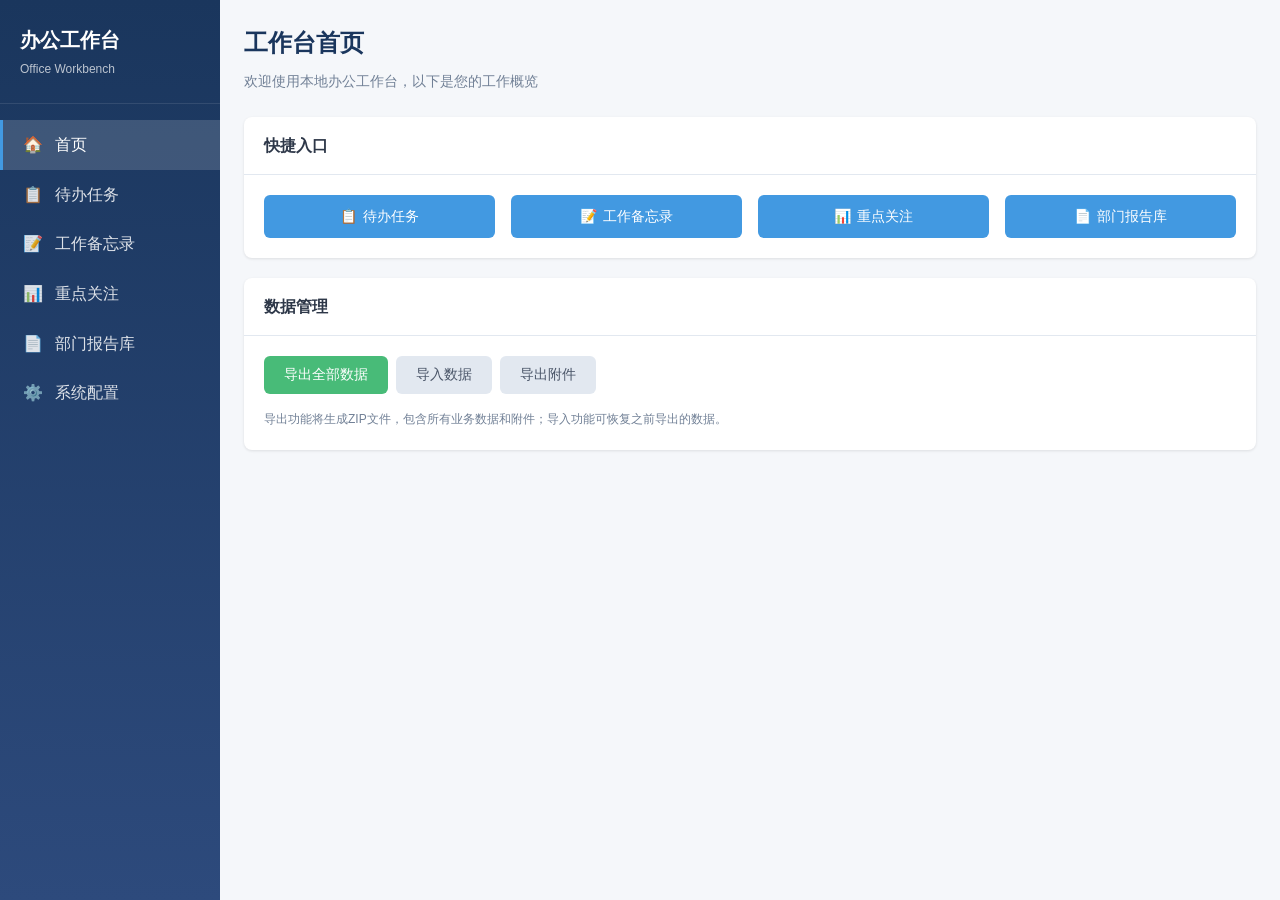
==== templates/index.html @ 8c9eaa03 "初始提交：本地办公工作台完整功能" ====
<!DOCTYPE html>
<html lang="zh-CN">
<head>
    <meta charset="UTF-8">
    <meta name="viewport" content="width=device-width, initial-scale=1.0">
    <title>本地办公工作台 - 首页</title>
    <link rel="stylesheet" href="/static/css/style.css">
</head>
<body>
    <div class="app-container">
        <!-- 侧边栏 -->
        <aside class="sidebar">
            <div class="sidebar-header">
                <h1>办公工作台</h1>
                <p>Office Workbench</p>
            </div>
            <nav class="sidebar-nav">
                <a href="/" class="nav-item active">
                    <span class="nav-icon">🏠</span>
                    <span>首页</span>
                </a>
                <a href="/todo" class="nav-item">
                    <span class="nav-icon">📋</span>
                    <span>待办任务</span>
                </a>
                <a href="/memo" class="nav-item">
                    <span class="nav-icon">📝</span>
                    <span>工作备忘录</span>
                </a>
                <a href="/focus" class="nav-item">
                    <span class="nav-icon">📊</span>
                    <span>重点关注</span>
                </a>
                <a href="/report" class="nav-item">
                    <span class="nav-icon">📄</span>
                    <span>部门报告库</span>
                </a>
                <a href="/config" class="nav-item">
                    <span class="nav-icon">⚙️</span>
                    <span>系统配置</span>
                </a>
            </nav>
        </aside>
        
        <!-- 主内容区 -->
        <main class="main-content">
            <div class="page-header">
                <h1 class="page-title">工作台首页</h1>
                <p class="page-desc">欢迎使用本地办公工作台，以下是您的工作概览</p>
            </div>
            
            <!-- 即将到期任务提醒 -->
            <div id="upcomingTasks"></div>
            
            <!-- 快捷入口 -->
            <div class="card">
                <div class="card-header">
                    <h2 class="card-title">快捷入口</h2>
                </div>
                <div class="card-body">
                    <div style="display: grid; grid-template-columns: repeat(auto-fit, minmax(150px, 1fr)); gap: 16px;">
                        <a href="/todo" class="btn btn-primary" style="text-decoration: none;">
                            <span>📋</span> 待办任务
                        </a>
                        <a href="/memo" class="btn btn-primary" style="text-decoration: none;">
                            <span>📝</span> 工作备忘录
                        </a>
                        <a href="/focus" class="btn btn-primary" style="text-decoration: none;">
                            <span>📊</span> 重点关注
                        </a>
                        <a href="/report" class="btn btn-primary" style="text-decoration: none;">
                            <span>📄</span> 部门报告库
                        </a>
                    </div>
                </div>
            </div>
            
            <!-- 数据管理 -->
            <div class="card">
                <div class="card-header">
                    <h2 class="card-title">数据管理</h2>
                </div>
                <div class="card-body">
                    <div class="btn-group">
                        <button class="btn btn-success" onclick="exportAllData()">导出全部数据</button>
                        <button class="btn btn-secondary" onclick="importData()">导入数据</button>
                        <button class="btn btn-secondary" onclick="exportAttachments()">导出附件</button>
                    </div>
                    <p class="text-muted mt-2" style="font-size: 12px;">
                        导出功能将生成ZIP文件，包含所有业务数据和附件；导入功能可恢复之前导出的数据。
                    </p>
                </div>
            </div>
        </main>
    </div>
    
    <script src="/static/js/app.js"></script>
</body>
</html>
---- static/css/style.css ----
/* 
 * 本地办公工作台 - 全局样式
 * 专业商务风格设计
 */

/* ==================== 基础样式重置 ==================== */
* {
    margin: 0;
    padding: 0;
    box-sizing: border-box;
}

body {
    font-family: -apple-system, BlinkMacSystemFont, 'Segoe UI', 'Microsoft YaHei', sans-serif;
    background-color: #f5f7fa;
    color: #333;
    line-height: 1.6;
}

/* ==================== 布局容器 ==================== */
.app-container {
    display: flex;
    min-height: 100vh;
}

/* 侧边栏 */
.sidebar {
    width: 220px;
    background: linear-gradient(180deg, #1a365d 0%, #2d4a7c 100%);
    color: #fff;
    position: fixed;
    height: 100vh;
    overflow-y: auto;
}

.sidebar-header {
    padding: 24px 20px;
    border-bottom: 1px solid rgba(255, 255, 255, 0.1);
}

.sidebar-header h1 {
    font-size: 20px;
    font-weight: 600;
    margin-bottom: 4px;
}

.sidebar-header p {
    font-size: 12px;
    opacity: 0.7;
}

.sidebar-nav {
    padding: 16px 0;
}

.nav-item {
    display: flex;
    align-items: center;
    padding: 12px 20px;
    color: rgba(255, 255, 255, 0.85);
    text-decoration: none;
    transition: all 0.2s;
    border-left: 3px solid transparent;
}

.nav-item:hover {
    background: rgba(255, 255, 255, 0.1);
    color: #fff;
}

.nav-item.active {
    background: rgba(255, 255, 255, 0.15);
    border-left-color: #4299e1;
    color: #fff;
}

.nav-icon {
    width: 20px;
    height: 20px;
    margin-right: 12px;
    display: flex;
    align-items: center;
    justify-content: center;
}

/* 主内容区 */
.main-content {
    flex: 1;
    margin-left: 220px;
    padding: 24px;
}

.page-header {
    margin-bottom: 24px;
}

.page-title {
    font-size: 24px;
    font-weight: 600;
    color: #1a365d;
    margin-bottom: 8px;
}

.page-desc {
    color: #718096;
    font-size: 14px;
}

/* ==================== 卡片组件 ==================== */
.card {
    background: #fff;
    border-radius: 8px;
    box-shadow: 0 1px 3px rgba(0, 0, 0, 0.1);
    margin-bottom: 20px;
}

.card-header {
    padding: 16px 20px;
    border-bottom: 1px solid #e2e8f0;
    display: flex;
    justify-content: space-between;
    align-items: center;
}

.card-title {
    font-size: 16px;
    font-weight: 600;
    color: #2d3748;
}

.card-body {
    padding: 20px;
}

/* ==================== 表单组件 ==================== */
.form-group {
    margin-bottom: 16px;
}

.form-label {
    display: block;
    font-size: 14px;
    font-weight: 500;
    color: #4a5568;
    margin-bottom: 6px;
}

.form-control {
    width: 100%;
    padding: 10px 12px;
    font-size: 14px;
    border: 1px solid #e2e8f0;
    border-radius: 6px;
    transition: border-color 0.2s, box-shadow 0.2s;
}

.form-control:focus {
    outline: none;
    border-color: #4299e1;
    box-shadow: 0 0 0 3px rgba(66, 153, 225, 0.15);
}

.form-control::placeholder {
    color: #a0aec0;
}

textarea.form-control {
    min-height: 100px;
    resize: vertical;
}

.form-row {
    display: flex;
    gap: 16px;
}

.form-row .form-group {
    flex: 1;
}

/* ==================== 按钮组件 ==================== */
.btn {
    display: inline-flex;
    align-items: center;
    justify-content: center;
    padding: 10px 20px;
    font-size: 14px;
    font-weight: 500;
    border-radius: 6px;
    border: none;
    cursor: pointer;
    transition: all 0.2s;
    gap: 6px;
}

.btn-primary {
    background: #4299e1;
    color: #fff;
}

.btn-primary:hover {
    background: #3182ce;
}

.btn-success {
    background: #48bb78;
    color: #fff;
}

.btn-success:hover {
    background: #38a169;
}

.btn-danger {
    background: #f56565;
    color: #fff;
}

.btn-danger:hover {
    background: #e53e3e;
}

.btn-secondary {
    background: #e2e8f0;
    color: #4a5568;
}

.btn-secondary:hover {
    background: #cbd5e0;
}

.btn-sm {
    padding: 6px 12px;
    font-size: 13px;
}

.btn-group {
    display: flex;
    gap: 8px;
}

/* ==================== 表格组件 ==================== */
.table-container {
    overflow-x: auto;
}

.data-table {
    width: 100%;
    border-collapse: collapse;
}

.data-table th,
.data-table td {
    padding: 12px 16px;
    text-align: left;
    border-bottom: 1px solid #e2e8f0;
}

.data-table th {
    background: #f7fafc;
    font-weight: 600;
    color: #4a5568;
    font-size: 13px;
    text-transform: uppercase;
    letter-spacing: 0.5px;
}

.data-table tr:hover {
    background: #f7fafc;
}

.data-table td {
    font-size: 14px;
    color: #2d3748;
}

/* ==================== 标签组件 ==================== */
.tag {
    display: inline-block;
    padding: 4px 10px;
    font-size: 12px;
    font-weight: 500;
    border-radius: 4px;
}

.tag-urgent {
    background: #fed7d7;
    color: #c53030;
}

.tag-important {
    background: #feebc8;
    color: #c05621;
}

.tag-normal {
    background: #c6f6d5;
    color: #276749;
}

.tag-status {
    padding: 4px 8px;
    font-size: 12px;
    border-radius: 4px;
}

.status-pending {
    background: #e2e8f0;
    color: #4a5568;
}

.status-progress {
    background: #bee3f8;
    color: #2b6cb0;
}

.status-completed {
    background: #c6f6d5;
    color: #276749;
}

.status-delayed {
    background: #fed7d7;
    color: #c53030;
}

/* ==================== 搜索筛选组件 ==================== */
.filter-bar {
    display: flex;
    gap: 12px;
    margin-bottom: 20px;
    flex-wrap: wrap;
    align-items: center;
}

.filter-bar .form-control {
    width: auto;
    min-width: 150px;
}

.search-input {
    flex: 1;
    max-width: 300px;
}

/* ==================== 模态框组件 ==================== */
.modal-overlay {
    position: fixed;
    top: 0;
    left: 0;
    right: 0;
    bottom: 0;
    background: rgba(0, 0, 0, 0.5);
    display: flex;
    align-items: center;
    justify-content: center;
    z-index: 1000;
    opacity: 0;
    visibility: hidden;
    transition: all 0.3s;
}

.modal-overlay.active {
    opacity: 1;
    visibility: visible;
}

.modal {
    background: #fff;
    border-radius: 8px;
    width: 90%;
    max-width: 600px;
    max-height: 90vh;
    overflow-y: auto;
    transform: translateY(-20px);
    transition: transform 0.3s;
}

.modal-overlay.active .modal {
    transform: translateY(0);
}

.modal-header {
    padding: 16px 20px;
    border-bottom: 1px solid #e2e8f0;
    display: flex;
    justify-content: space-between;
    align-items: center;
}

.modal-title {
    font-size: 18px;
    font-weight: 600;
    color: #2d3748;
}

.modal-close {
    background: none;
    border: none;
    font-size: 24px;
    color: #718096;
    cursor: pointer;
    padding: 0;
    line-height: 1;
}

.modal-close:hover {
    color: #2d3748;
}

.modal-body {
    padding: 20px;
}

.modal-footer {
    padding: 16px 20px;
    border-top: 1px solid #e2e8f0;
    display: flex;
    justify-content: flex-end;
    gap: 12px;
}

/* ==================== 提醒卡片 ==================== */
.alert-card {
    background: #fff;
    border-left: 4px solid #f56565;
    border-radius: 6px;
    padding: 16px 20px;
    margin-bottom: 20px;
    box-shadow: 0 1px 3px rgba(0, 0, 0, 0.1);
}

.alert-card.warning {
    border-left-color: #ed8936;
}

.alert-card.info {
    border-left-color: #4299e1;
}

.alert-title {
    font-weight: 600;
    color: #2d3748;
    margin-bottom: 8px;
}

.alert-content {
    font-size: 14px;
    color: #4a5568;
}

/* ==================== 看板布局 ==================== */
.kanban-board {
    display: flex;
    gap: 20px;
    overflow-x: auto;
    padding-bottom: 10px;
}

.kanban-column {
    min-width: 280px;
    background: #f7fafc;
    border-radius: 8px;
    padding: 16px;
}

.kanban-column-header {
    font-weight: 600;
    color: #2d3748;
    margin-bottom: 12px;
    padding-bottom: 8px;
    border-bottom: 2px solid #e2e8f0;
}

.kanban-item {
    background: #fff;
    border-radius: 6px;
    padding: 12px;
    margin-bottom: 10px;
    box-shadow: 0 1px 2px rgba(0, 0, 0, 0.1);
    cursor: pointer;
    transition: box-shadow 0.2s;
}

.kanban-item:hover {
    box-shadow: 0 2px 8px rgba(0, 0, 0, 0.15);
}

.kanban-item-title {
    font-weight: 500;
    color: #2d3748;
    margin-bottom: 6px;
}

.kanban-item-meta {
    font-size: 12px;
    color: #718096;
}

/* ==================== 折叠面板 ==================== */
.collapse-panel {
    border: 1px solid #e2e8f0;
    border-radius: 6px;
    margin-bottom: 12px;
}

.collapse-header {
    padding: 12px 16px;
    background: #f7fafc;
    cursor: pointer;
    display: flex;
    justify-content: space-between;
    align-items: center;
    border-radius: 6px 6px 0 0;
}

.collapse-header:hover {
    background: #edf2f7;
}

.collapse-icon {
    transition: transform 0.2s;
}

.collapse-panel.open .collapse-icon {
    transform: rotate(180deg);
}

.collapse-content {
    padding: 0 16px;
    max-height: 0;
    overflow: hidden;
    transition: max-height 0.3s, padding 0.3s;
}

.collapse-panel.open .collapse-content {
    padding: 16px;
    max-height: 500px;
}

/* ==================== 附件列表 ==================== */
.attachment-list {
    margin-top: 12px;
}

.attachment-item {
    display: flex;
    align-items: center;
    justify-content: space-between;
    padding: 8px 12px;
    background: #f7fafc;
    border-radius: 4px;
    margin-bottom: 6px;
}

.attachment-name {
    font-size: 14px;
    color: #4a5568;
}

.attachment-size {
    font-size: 12px;
    color: #718096;
    margin-left: 8px;
}

/* ==================== 空状态 ==================== */
.empty-state {
    text-align: center;
    padding: 40px 20px;
    color: #718096;
}

.empty-state-icon {
    font-size: 48px;
    margin-bottom: 16px;
    opacity: 0.5;
}

.empty-state-text {
    font-size: 16px;
}

/* ==================== 分页 ==================== */
.pagination {
    display: flex;
    justify-content: center;
    gap: 8px;
    margin-top: 20px;
}

.pagination-btn {
    padding: 8px 12px;
    border: 1px solid #e2e8f0;
    background: #fff;
    border-radius: 4px;
    cursor: pointer;
    transition: all 0.2s;
}

.pagination-btn:hover {
    background: #f7fafc;
}

.pagination-btn.active {
    background: #4299e1;
    color: #fff;
    border-color: #4299e1;
}

/* ==================== 响应式设计 ==================== */
@media (max-width: 768px) {
    .sidebar {
        width: 60px;
    }
    
    .sidebar-header h1,
    .sidebar-header p,
    .nav-item span {
        display: none;
    }
    
    .main-content {
        margin-left: 60px;
    }
    
    .form-row {
        flex-direction: column;
    }
    
    .filter-bar {
        flex-direction: column;
    }
    
    .filter-bar .form-control {
        width: 100%;
    }
}

/* ==================== 打印样式 ==================== */
@media print {
    .sidebar,
    .btn,
    .filter-bar {
        display: none !important;
    }
    
    .main-content {
        margin-left: 0;
        padding: 0;
    }
    
    .card {
        box-shadow: none;
        border: 1px solid #e2e8f0;
    }
}

/* ==================== 工具类 ==================== */
.text-center { text-align: center; }
.text-right { text-align: right; }
.text-muted { color: #718096; }
.text-danger { color: #e53e3e; }
.text-success { color: #38a169; }
.mt-1 { margin-top: 8px; }
.mt-2 { margin-top: 16px; }
.mt-3 { margin-top: 24px; }
.mb-1 { margin-bottom: 8px; }
.mb-2 { margin-bottom: 16px; }
.mb-3 { margin-bottom: 24px; }
.d-flex { display: flex; }
.align-center { align-items: center; }
.justify-between { justify-content: space-between; }
.gap-1 { gap: 8px; }
.gap-2 { gap: 16px; }
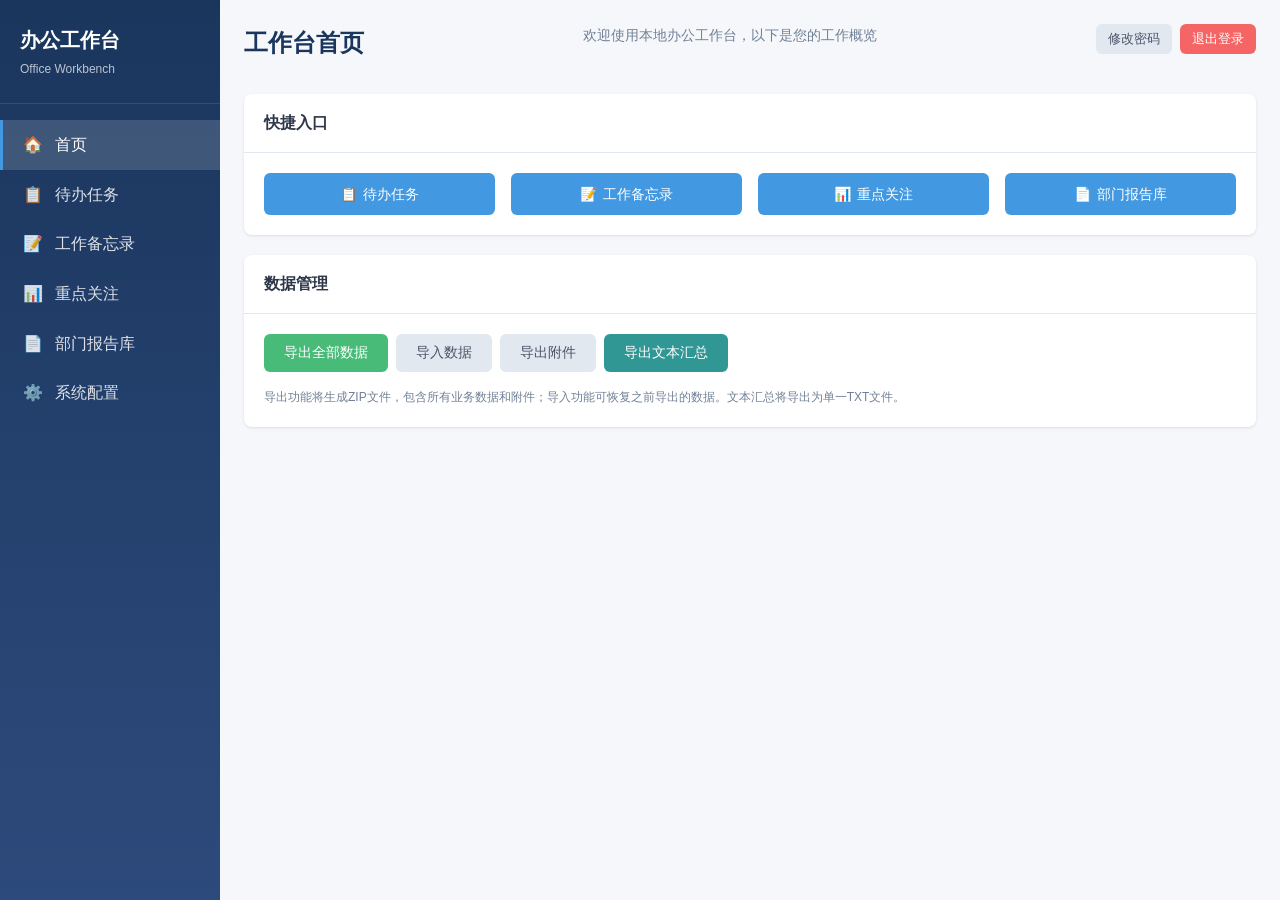
==== commit dfae0553: "feat: 实现5项功能增强需求（密码保护/任务密度优化/报告附件/首页排序/文本汇总）" ====
--- a/templates/index.html
+++ b/templates/index.html
@@ -47,6 +47,10 @@
             <div class="page-header">
                 <h1 class="page-title">工作台首页</h1>
                 <p class="page-desc">欢迎使用本地办公工作台，以下是您的工作概览</p>
+                <div class="header-actions">
+                    <button class="btn btn-secondary btn-sm" onclick="openChangePasswordModal()">修改密码</button>
+                    <button class="btn btn-danger btn-sm" onclick="logout()">退出登录</button>
+                </div>
             </div>
             
             <!-- 即将到期任务提醒 -->
@@ -85,15 +89,46 @@
                         <button class="btn btn-success" onclick="exportAllData()">导出全部数据</button>
                         <button class="btn btn-secondary" onclick="importData()">导入数据</button>
                         <button class="btn btn-secondary" onclick="exportAttachments()">导出附件</button>
+                        <button class="btn btn-info" onclick="exportTextSummary()">导出文本汇总</button>
                     </div>
                     <p class="text-muted mt-2" style="font-size: 12px;">
-                        导出功能将生成ZIP文件，包含所有业务数据和附件；导入功能可恢复之前导出的数据。
+                        导出功能将生成ZIP文件，包含所有业务数据和附件；导入功能可恢复之前导出的数据。文本汇总将导出为单一TXT文件。
                     </p>
                 </div>
             </div>
         </main>
     </div>
     
+    <!-- 修改密码模态框 -->
+    <div class="modal-overlay" id="changePasswordModal">
+        <div class="modal">
+            <div class="modal-header">
+                <h3>修改密码</h3>
+                <button class="modal-close" onclick="closeModal('changePasswordModal')">×</button>
+            </div>
+            <div class="modal-body">
+                <form onsubmit="handleChangePassword(event)">
+                    <div class="form-group">
+                        <label>原密码</label>
+                        <input type="password" id="oldPassword" required>
+                    </div>
+                    <div class="form-group">
+                        <label>新密码</label>
+                        <input type="password" id="newPassword" required>
+                    </div>
+                    <div class="form-group">
+                        <label>确认新密码</label>
+                        <input type="password" id="confirmPassword" required>
+                    </div>
+                    <div class="btn-group mt-4">
+                        <button type="submit" class="btn btn-primary">确认修改</button>
+                        <button type="button" class="btn btn-secondary" onclick="closeModal('changePasswordModal')">取消</button>
+                    </div>
+                </form>
+            </div>
+        </div>
+    </div>
+    
     <script src="/static/js/app.js"></script>
 </body>
 </html>
--- a/static/css/style.css
+++ b/static/css/style.css
@@ -234,6 +234,15 @@
     font-size: 13px;
 }
 
+.btn-info {
+    background: #319795;
+    color: #fff;
+}
+
+.btn-info:hover {
+    background: #2c7a7b;
+}
+
 .btn-group {
     display: flex;
     gap: 8px;
@@ -579,6 +588,63 @@
 
 .empty-state-text {
     font-size: 16px;
+}
+
+/* ==================== 紧凑任务卡片 ==================== */
+.task-card.compact {
+    padding: 0;
+}
+
+.task-card.compact .card-body {
+    padding: 12px 16px;
+}
+
+.task-header {
+    display: flex;
+    justify-content: space-between;
+    align-items: flex-start;
+    gap: 12px;
+}
+
+.task-main {
+    flex: 1;
+    display: flex;
+    align-items: center;
+    flex-wrap: wrap;
+    gap: 6px;
+}
+
+.task-summary {
+    font-weight: 500;
+    color: #2d3748;
+    font-size: 14px;
+}
+
+.task-meta {
+    display: flex;
+    flex-direction: column;
+    align-items: flex-end;
+    gap: 6px;
+}
+
+.task-deadline {
+    font-size: 12px;
+    color: #ed8936;
+    font-weight: 500;
+}
+
+/* ==================== 页面头部操作按钮 ==================== */
+.page-header {
+    display: flex;
+    justify-content: space-between;
+    align-items: flex-start;
+    flex-wrap: wrap;
+    gap: 12px;
+}
+
+.header-actions {
+    display: flex;
+    gap: 8px;
 }
 
 /* ==================== 分页 ==================== */
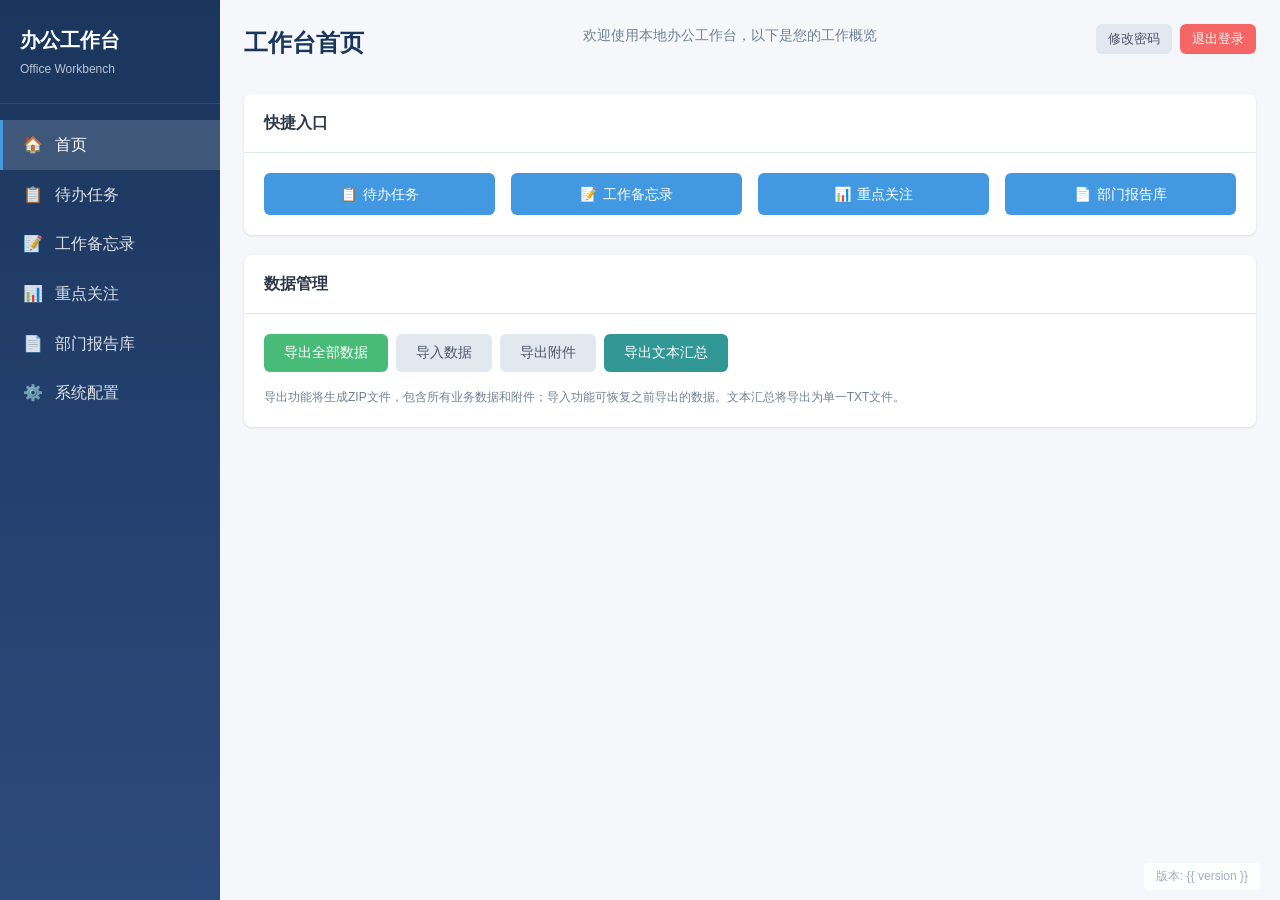
==== commit a5743278: "feat: 新增七项优化需求（登录会话/版本号/软删除/清理/重点关注附件）" ====
--- a/templates/index.html
+++ b/templates/index.html
@@ -99,6 +99,11 @@
         </main>
     </div>
     
+    <!-- 版本号 -->
+    <div class="version-footer">
+        <span>版本: {{ version }}</span>
+    </div>
+    
     <!-- 修改密码模态框 -->
     <div class="modal-overlay" id="changePasswordModal">
         <div class="modal">
@@ -129,6 +134,21 @@
         </div>
     </div>
     
+    <!-- 任务详情模态框 -->
+    <div class="modal-overlay" id="taskDetailModal">
+        <div class="modal" style="max-width: 700px;">
+            <div class="modal-header">
+                <h3 id="taskDetailTitle">任务详情</h3>
+                <button class="modal-close" onclick="closeModal('taskDetailModal')">×</button>
+            </div>
+            <div class="modal-body" id="taskDetailBody"></div>
+            <div class="modal-footer">
+                <button class="btn btn-secondary" onclick="closeModal('taskDetailModal')">关闭</button>
+                <button class="btn btn-primary" id="editTaskBtn">编辑任务</button>
+            </div>
+        </div>
+    </div>
+    
     <script src="/static/js/app.js"></script>
 </body>
 </html>
--- a/static/css/style.css
+++ b/static/css/style.css
@@ -593,17 +593,23 @@
 /* ==================== 紧凑任务卡片 ==================== */
 .task-card.compact {
     padding: 0;
+    margin-bottom: 6px;
 }
 
 .task-card.compact .card-body {
-    padding: 12px 16px;
+    padding: 6px 12px;
+    cursor: pointer;
+}
+
+.task-card.compact:hover {
+    box-shadow: 0 2px 4px rgba(0, 0, 0, 0.1);
 }
 
 .task-header {
     display: flex;
     justify-content: space-between;
-    align-items: flex-start;
-    gap: 12px;
+    align-items: center;
+    gap: 8px;
 }
 
 .task-main {
@@ -611,26 +617,56 @@
     display: flex;
     align-items: center;
     flex-wrap: wrap;
-    gap: 6px;
+    gap: 4px;
+    min-width: 0;
 }
 
 .task-summary {
     font-weight: 500;
     color: #2d3748;
-    font-size: 14px;
+    font-size: 13px;
+    overflow: hidden;
+    text-overflow: ellipsis;
+    white-space: nowrap;
 }
 
 .task-meta {
     display: flex;
-    flex-direction: column;
-    align-items: flex-end;
-    gap: 6px;
+    align-items: center;
+    gap: 8px;
+    flex-shrink: 0;
 }
 
 .task-deadline {
     font-size: 12px;
     color: #ed8936;
     font-weight: 500;
+}
+
+.expand-icon {
+    font-size: 10px;
+    color: #a0aec0;
+    transition: transform 0.2s;
+    flex-shrink: 0;
+}
+
+.card-body.open .expand-icon {
+    transform: rotate(90deg);
+}
+
+/* ==================== 折叠内容 ==================== */
+.collapse-content {
+    padding: 0;
+    max-height: 0;
+    overflow: hidden;
+    transition: max-height 0.3s ease, padding 0.3s ease;
+    border-top: 1px dashed #e2e8f0;
+    margin-top: 0;
+}
+
+.card-body.open .collapse-content {
+    padding: 8px 0 0 0;
+    max-height: 500px;
 }
 
 /* ==================== 页面头部操作按钮 ==================== */
@@ -738,4 +774,17 @@
 .align-center { align-items: center; }
 .justify-between { justify-content: space-between; }
 .gap-1 { gap: 8px; }
-.gap-2 { gap: 16px; }+.gap-2 { gap: 16px; }
+
+/* ==================== 版本号 ==================== */
+.version-footer {
+    position: fixed;
+    bottom: 10px;
+    right: 20px;
+    font-size: 12px;
+    color: #a0aec0;
+    background: rgba(255, 255, 255, 0.8);
+    padding: 4px 12px;
+    border-radius: 4px;
+    z-index: 100;
+}
